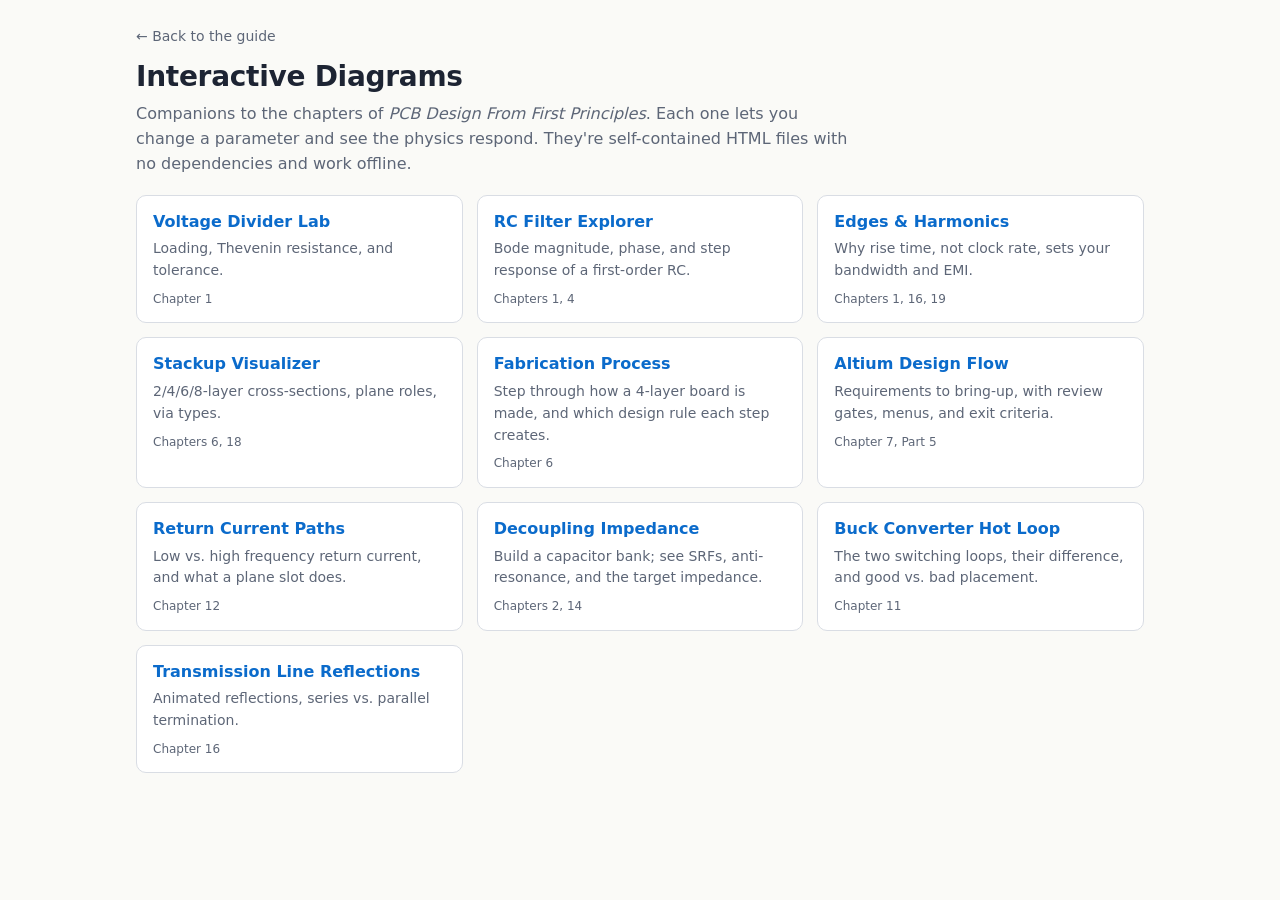
==== diagrams/index.html @ cb2c36bb "Add PCB design guide: fundamentals to industry practice 30 chapters (circuit physics through high-sp" ====
<!DOCTYPE html>
<html lang="en">
<head>
<meta charset="utf-8">
<meta name="viewport" content="width=device-width, initial-scale=1">
<title>PCB Guide Diagrams</title>
<link rel="stylesheet" href="style.css">
</head>
<body>
<main>
  <header class="page">
    <a class="back" href="../README.md">← Back to the guide</a>
    <h1>Interactive Diagrams</h1>
    <p class="lede">Companions to the chapters of <em>PCB Design From First Principles</em>. Each one lets you change a parameter and see the
      physics respond. They're self-contained HTML files with no dependencies and work offline.</p>
  </header>
  <nav class="grid">
    <a href="voltage-divider.html"><h3>Voltage Divider Lab</h3><p>Loading, Thevenin resistance, and tolerance.</p><small>Chapter 1</small></a>
    <a href="rc-filter.html"><h3>RC Filter Explorer</h3><p>Bode magnitude, phase, and step response of a first-order RC.</p><small>Chapters 1, 4</small></a>
    <a href="square-wave-harmonics.html"><h3>Edges &amp; Harmonics</h3><p>Why rise time, not clock rate, sets your bandwidth and EMI.</p><small>Chapters 1, 16, 19</small></a>
    <a href="pcb-stackup.html"><h3>Stackup Visualizer</h3><p>2/4/6/8-layer cross-sections, plane roles, via types.</p><small>Chapters 6, 18</small></a>
    <a href="pcb-fab-process.html"><h3>Fabrication Process</h3><p>Step through how a 4-layer board is made, and which design rule each step creates.</p><small>Chapter 6</small></a>
    <a href="altium-design-flow.html"><h3>Altium Design Flow</h3><p>Requirements to bring-up, with review gates, menus, and exit criteria.</p><small>Chapter 7, Part 5</small></a>
    <a href="return-path.html"><h3>Return Current Paths</h3><p>Low vs. high frequency return current, and what a plane slot does.</p><small>Chapter 12</small></a>
    <a href="decoupling-impedance.html"><h3>Decoupling Impedance</h3><p>Build a capacitor bank; see SRFs, anti-resonance, and the target impedance.</p><small>Chapters 2, 14</small></a>
    <a href="buck-hot-loop.html"><h3>Buck Converter Hot Loop</h3><p>The two switching loops, their difference, and good vs. bad placement.</p><small>Chapter 11</small></a>
    <a href="transmission-line.html"><h3>Transmission Line Reflections</h3><p>Animated reflections, series vs. parallel termination.</p><small>Chapter 16</small></a>
  </nav>
</main>
</body>
</html>
---- diagrams/style.css ----
/* Shared styling for the PCB guide diagrams. Light + dark themes via tokens. */
:root {
  --bg: #fafaf7;
  --panel: #ffffff;
  --ink: #1d2433;
  --muted: #5d6677;
  --line: #d9dde4;
  --accent: #0b6bcb;
  --accent-2: #d9480f;
  --good: #2b8a3e;
  --bad: #c92a2a;
  --copper: #c97a2b;
  --copper-light: #e8b27a;
  --fr4: #cdd9a5;
  --prepreg: #e6edc4;
  --mask: #2f7d4a;
  --silk: #ffffff;
  --plane: #b86e25;
  --field: rgba(11, 107, 203, 0.18);
  --grid: #eceff3;
  --code-bg: #f1f3f6;
  font-family: "Inter", system-ui, -apple-system, "Segoe UI", Roboto, sans-serif;
}
@media (prefers-color-scheme: dark) {
  :root:not([data-theme="light"]) {
    --bg: #11141a;
    --panel: #181c24;
    --ink: #e6e9ef;
    --muted: #9aa3b2;
    --line: #2c3340;
    --accent: #5aa9f0;
    --accent-2: #ff8a4c;
    --good: #51cf66;
    --bad: #ff6b6b;
    --copper: #e0954a;
    --copper-light: #f0b77d;
    --fr4: #56663a;
    --prepreg: #6b7a47;
    --mask: #3f9b5f;
    --silk: #e6e9ef;
    --plane: #c98136;
    --field: rgba(90, 169, 240, 0.22);
    --grid: #222834;
    --code-bg: #1f2530;
  }
}
:root[data-theme="dark"] {
  --bg: #11141a; --panel: #181c24; --ink: #e6e9ef; --muted: #9aa3b2; --line: #2c3340;
  --accent: #5aa9f0; --accent-2: #ff8a4c; --good: #51cf66; --bad: #ff6b6b;
  --copper: #e0954a; --copper-light: #f0b77d; --fr4: #56663a; --prepreg: #6b7a47;
  --mask: #3f9b5f; --silk: #e6e9ef; --plane: #c98136; --field: rgba(90,169,240,.22);
  --grid: #222834; --code-bg: #1f2530;
}

* { box-sizing: border-box; }
html, body { margin: 0; background: var(--bg); color: var(--ink); }
body { line-height: 1.55; font-size: 16px; }
main { max-width: 1040px; margin: 0 auto; padding: 24px 16px 64px; }
header.page { margin-bottom: 18px; }
header.page a.back { color: var(--muted); text-decoration: none; font-size: 14px; }
h1 { font-size: 28px; margin: 6px 0 4px; letter-spacing: -0.01em; }
h2 { font-size: 20px; margin: 28px 0 8px; }
p.lede { color: var(--muted); margin: 0 0 12px; max-width: 70ch; }
.card { background: var(--panel); border: 1px solid var(--line); border-radius: 10px; padding: 16px; margin: 14px 0; }
.controls { display: flex; flex-wrap: wrap; gap: 14px 22px; align-items: center; margin: 8px 0 4px; }
.controls label { font-size: 14px; color: var(--muted); display: flex; flex-direction: column; gap: 4px; min-width: 180px; }
.controls label span.val { color: var(--ink); font-variant-numeric: tabular-nums; font-weight: 600; }
.controls input[type=range] { width: 100%; accent-color: var(--accent); }
.controls select, .controls button {
  font: inherit; font-size: 14px; padding: 6px 10px; border-radius: 6px;
  border: 1px solid var(--line); background: var(--panel); color: var(--ink); cursor: pointer;
}
.controls button.primary { background: var(--accent); color: #fff; border-color: var(--accent); }
.readout { display: grid; grid-template-columns: repeat(auto-fit, minmax(170px, 1fr)); gap: 10px; margin-top: 10px; }
.readout div { background: var(--code-bg); border-radius: 8px; padding: 8px 10px; font-size: 13px; color: var(--muted); }
.readout b { display: block; font-size: 18px; color: var(--ink); font-variant-numeric: tabular-nums; }
.insight { border-left: 4px solid var(--accent); padding: 8px 12px; background: var(--code-bg); border-radius: 0 8px 8px 0; margin: 12px 0; }
.insight.warn { border-left-color: var(--accent-2); }
svg, canvas { display: block; width: 100%; height: auto; }
svg text { fill: var(--ink); font-family: inherit; }
code { background: var(--code-bg); padding: 1px 5px; border-radius: 4px; font-size: 0.92em; }
.two-col { display: grid; grid-template-columns: 1fr 1fr; gap: 14px; }
@media (max-width: 720px) { .two-col { grid-template-columns: 1fr; } .controls label { min-width: 100%; } }
.legend { display: flex; flex-wrap: wrap; gap: 12px; font-size: 13px; color: var(--muted); margin-top: 6px; }
.legend i { display: inline-block; width: 14px; height: 10px; border-radius: 2px; margin-right: 5px; vertical-align: middle; }
nav.grid { display: grid; grid-template-columns: repeat(auto-fill, minmax(280px, 1fr)); gap: 14px; }
nav.grid a { display: block; text-decoration: none; color: inherit; background: var(--panel); border: 1px solid var(--line); border-radius: 10px; padding: 14px 16px; }
nav.grid a:hover { border-color: var(--accent); }
nav.grid a h3 { margin: 0 0 4px; font-size: 16px; color: var(--accent); }
nav.grid a p { margin: 0; font-size: 14px; color: var(--muted); }
nav.grid a small { display: block; margin-top: 8px; font-size: 12px; color: var(--muted); }
.steps { counter-reset: s; list-style: none; padding: 0; }
.steps li { counter-increment: s; position: relative; padding-left: 38px; margin: 10px 0; }
.steps li::before { content: counter(s); position: absolute; left: 0; top: 0; width: 26px; height: 26px; border-radius: 50%;
  background: var(--accent); color: #fff; font-size: 13px; display: grid; place-items: center; font-weight: 600; }
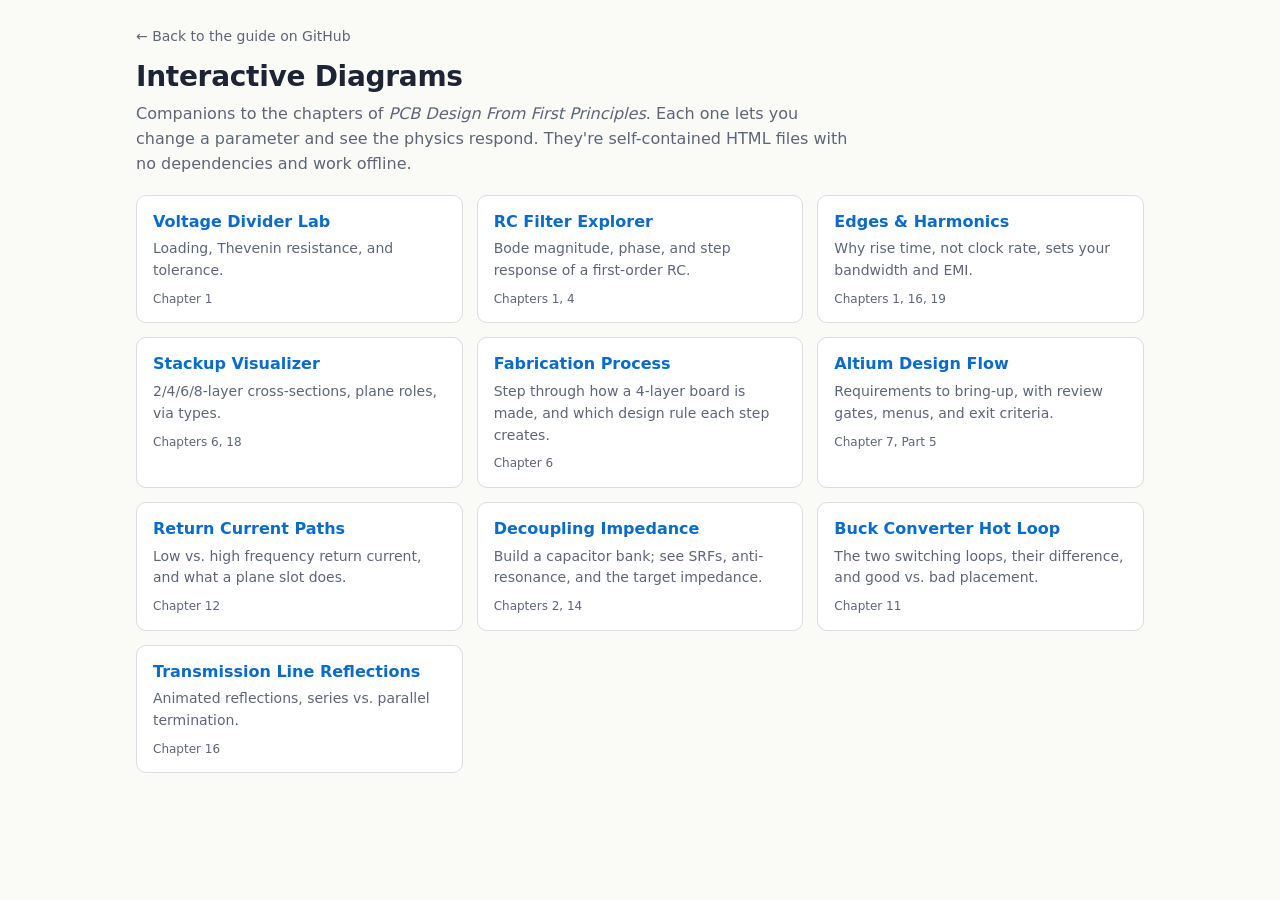
==== commit db28a9ab: "Link diagrams index back to the GitHub repo; add live Pages URL to README Co-Authored-By: Claude Opu" ====
--- a/diagrams/index.html
+++ b/diagrams/index.html
@@ -9,7 +9,7 @@
 <body>
 <main>
   <header class="page">
-    <a class="back" href="../README.md">← Back to the guide</a>
+    <a class="back" href="https://github.com/jeremiahhidayat/pcb-guide">← Back to the guide on GitHub</a>
     <h1>Interactive Diagrams</h1>
     <p class="lede">Companions to the chapters of <em>PCB Design From First Principles</em>. Each one lets you change a parameter and see the
       physics respond. They're self-contained HTML files with no dependencies and work offline.</p>
